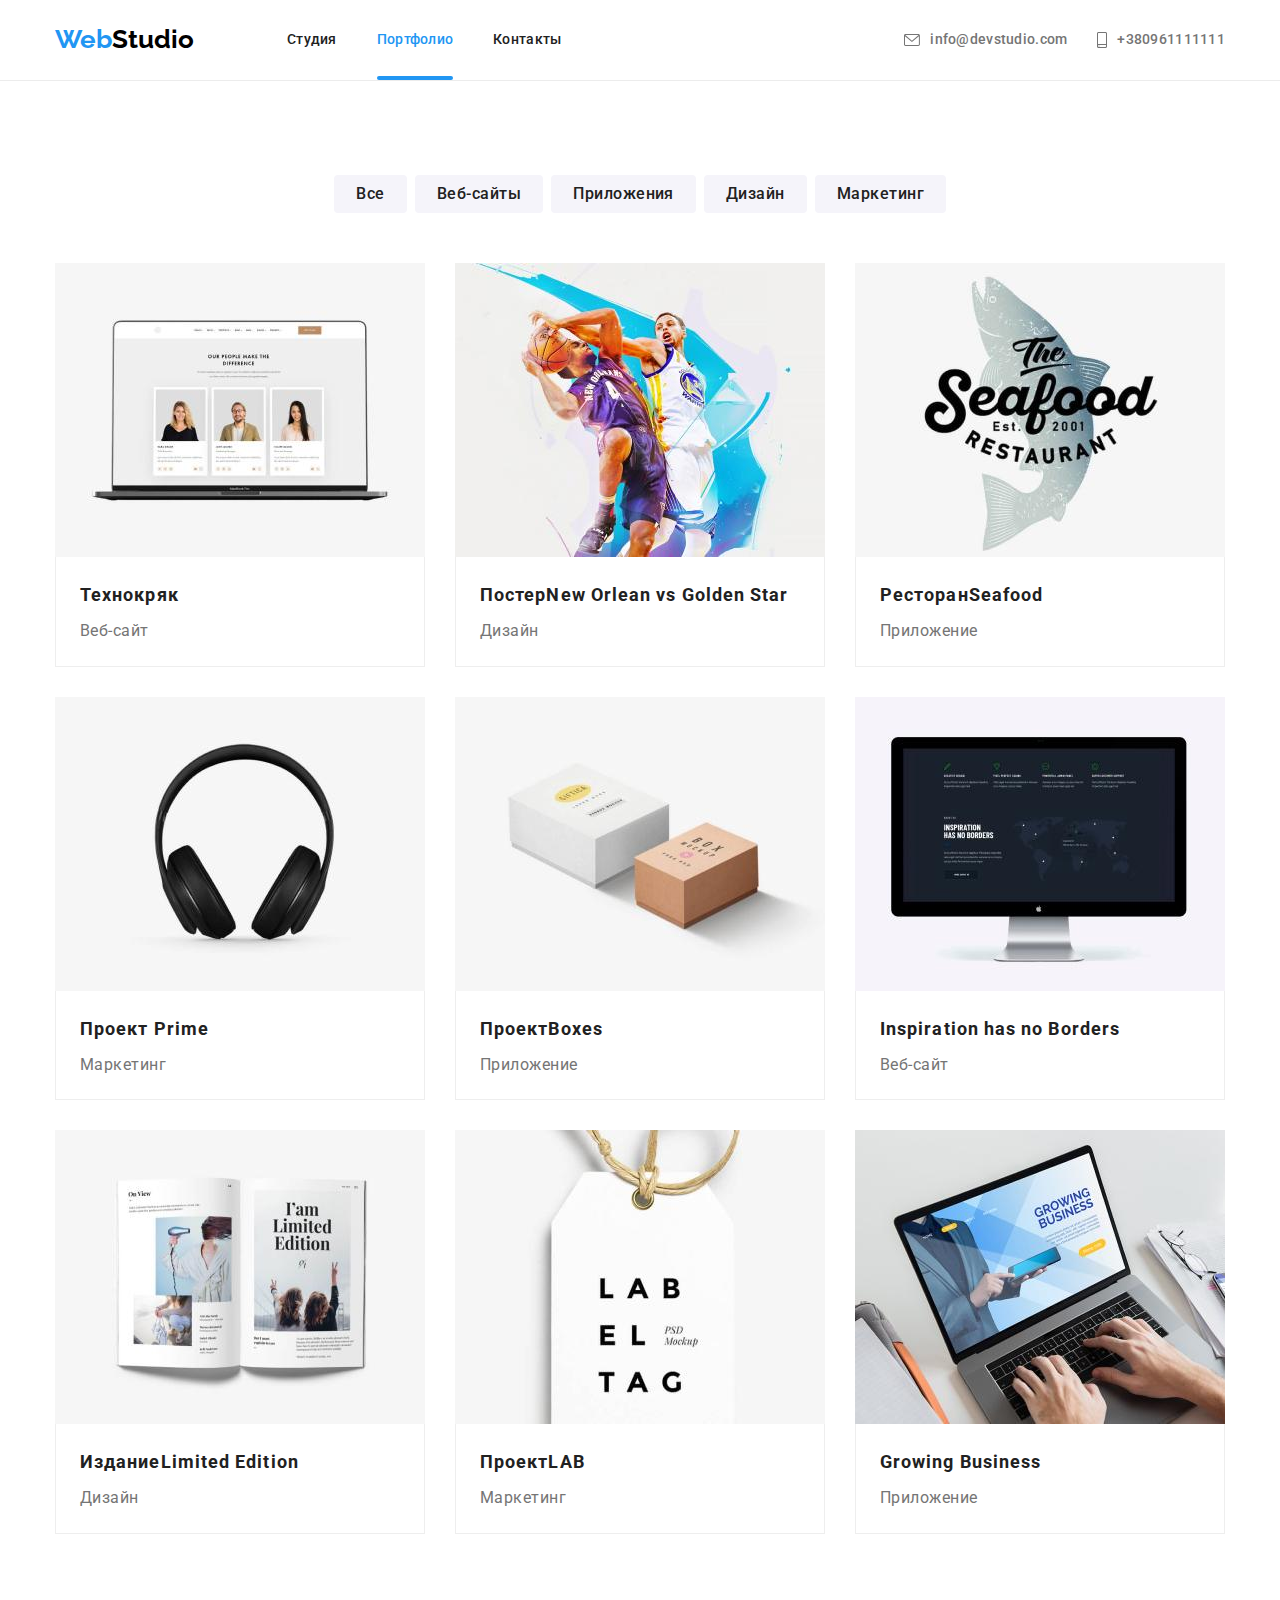
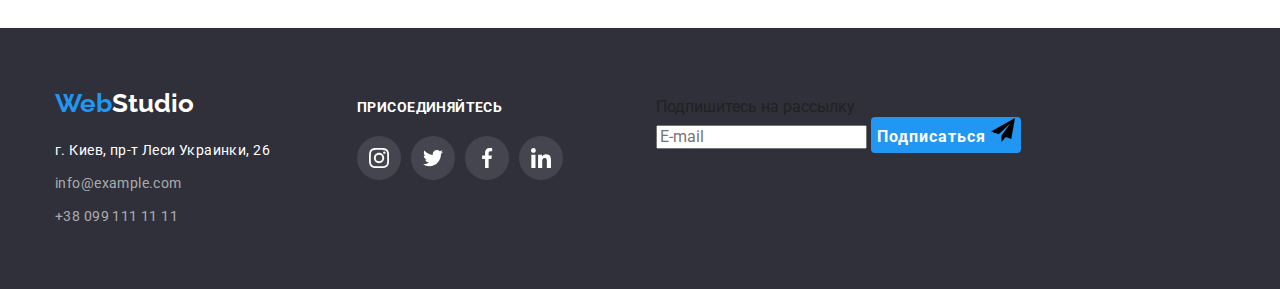
==== portfolio.html @ 4a290e56 "add scss partial s" ====
<!DOCTYPE html>
    <html lang="en">
        <head>
            <meta charset="UTF-8" />
            <meta http-equiv="X-UA-Compatible" content="IE=edge" />
            <meta name="viewport" content="width=device-width, initial-scale=1.0" />
            <link href="https://fonts.googleapis.com/css2?family=Raleway:wght@700&family=Roboto:wght@400;500;700;900&display=swap" rel="stylesheet" />
            <link rel="stylesheet" href="https://cdnjs.cloudflare.com/ajax/libs/modern-normalize/1.1.0/modern-normalize.min.css" />
            <link rel="stylesheet" href="./css/main.min.css" />
            <title>Portfolio</title>
        </head>
        <body>
            <header>
                <div class="container header">
                <a href="/" class="logo link"> <span class="logo-blue">Web</span>Studio</a>
                <nav class="main-nav">
                    <ul class="site-nav list">
                        <li class="item"><a href="./index.html" class="site-nav-link link">Студия</a></li>
                        <li class="item"><a href="./portfolio.html" class="site-nav-link current link">Портфолио</a></li>
                        <li class="item"><a href="" class="site-nav-link link">Контакты</a></li>
                    </ul>
                </nav>
                <ul class="contacts list">
                    <li class="item">
                        <a href="mailto:info@devstudio.com" class="contacts-link link">
                        <svg class="icon-contacts"  width="16" height="12">
                            <use href="./images/sprite.svg#icon-contacts-envelope"></use>
                        </svg>
                        info@devstudio.com
                        </a>
                    </li>
                    <li class="item">
                        <a href="tel:+380961111111" class="contacts-link link">
                            <svg class="icon-contacts" width="10" height="16">
                                <use href="./images/sprite.svg#icon-contacts-smartphone"></use>
                            </svg>+380961111111
                        </a>
                    </li>
                </ul>
                </div>
            </header>
            <main>
                <section class="section">
                    <div class="container">
                    <h1 class="visually-hidden">Наши проекты</h1>
                    <ul class="filters list">
                        <li class="item"><button class="btn filter" type="button">Все</button></li>
                        <li class="item"><button class="btn filter" type="button">Веб-сайты</button></li>
                        <li class="item"><button class="btn filter" type="button">Приложения</button></li>
                        <li class="item"><button class="btn filter" type="button">Дизайн</button></li>
                        <li class="item"><button class="btn filter" type="button">Маркетинг</button></li>
                    </ul>
                    <!--Portfolio-->
                        <ul class="portfolio list">
                        <li class="portfolio-item">
                            <a class="portfolio-link">
                                <div class="project-img">
                                    <img src="./images/img-portfolio-1.jpeg" alt="Проект вебсайт" width= "370" />
                                    <div class="overlay">
                                        <p class="text">
                                            Lorem ipsum dolor sit amet consectetur adipisicing elit. Dolorem dicta alias, necessitatibus, soluta in voluptatibus aperiam architecto harum pariatur eius quos unde veritatis corrupti distinctio at. Voluptate laborum perspiciatis ad!
                                        </p>
                                    </div>
                                </div>
                                <div class="border">
                                    <h3 class="item-title">Технокряк</h3>
                                    <p  class="item-text">Веб-сайт</p>
                                </div>
                            </a>
                        </li>
                        <li class="portfolio-item">
                            <a class="portfolio-link">
                            <div class="project-img">
                            <img src="./images/img-portfolio-2.jpeg" alt="Проект дизайн" width="370" />
                            <div class="overlay">
                                <p class="text">
                                    Lorem ipsum dolor sit amet consectetur adipisicing elit. Dolorem dicta alias, necessitatibus, soluta in voluptatibus aperiam architecto harum pariatur eius quos unde veritatis corrupti distinctio at. Voluptate laborum perspiciatis ad!
                                </p>
                            </div>
                        </div>
                            <div class="border">
                                <h3 class="item-title">Постер<span lang="en">New Orlean vs Golden Star</span></h3>
                                <p class="item-text">Дизайн</p>
                            </div>
                            </a>
                        </li>
                        <li class="portfolio-item">
                            <a class="portfolio-link">
                            <div class="project-img">
                                <img src="./images/img-portfolio-3.jpeg" alt="Проект приложение" width="370" />
                                <div class="overlay">
                                    <p class="text">
                                        Lorem ipsum dolor sit amet consectetur adipisicing elit. Dolorem dicta alias, necessitatibus, soluta in voluptatibus aperiam architecto harum pariatur eius quos unde veritatis corrupti distinctio at. Voluptate laborum perspiciatis ad!
                                    </p>
                                </div>
                            </div>
                                <div class="border">
                                    <h3 class="item-title">Ресторан<span lang="en">Seafood </span></h3>
                                    <p class="item-text">Приложение</p>
                                </div>
                            </a>
                        </li>
                        <li class="portfolio-item">
                            <a class="portfolio-link">
                                <div class="project-img">
                                <img src="./images/img-portfolio-4.jpeg" alt="Проект маркетинга" width="370" />
                                <div class="overlay">
                                    <p class="text">
                                        Lorem ipsum dolor sit amet consectetur adipisicing elit. Dolorem dicta alias, necessitatibus, soluta in voluptatibus aperiam architecto harum pariatur eius quos unde veritatis corrupti distinctio at. Voluptate laborum perspiciatis ad!
                                    </p>
                                </div>
                            </div>
                                <div class="border">
                                    <h3 class="item-title">Проект<span lang="en"> Prime</span> </h3>
                                    <p class="item-text">Маркетинг</p>
                                </div>
                            </a>
                        </li>
                        <li class="portfolio-item">
                            <a class="portfolio-link">
                            <div class="project-img">
                                <img src="./images/img-portfolio-5.jpeg" alt="Проект приложение" width="370" />
                                <div class="overlay">
                                    <p class="text">
                                        Lorem ipsum dolor sit amet consectetur adipisicing elit. Dolorem dicta alias, necessitatibus, soluta in voluptatibus aperiam architecto harum pariatur eius quos unde veritatis corrupti distinctio at. Voluptate laborum perspiciatis ad!
                                    </p>
                                </div>
                            </div>
                                <div class="border">
                                    <h3 class="item-title">Проект<span lang="en">Boxes</span></h3>
                                    <p class="item-text">Приложение</p>
                                </div>
                            </a>
                        </li>
                        <li class="portfolio-item">
                            <a class="portfolio-link">
                                <div class="project-img">
                                <img src="./images/img-portfolio-6.jpeg" alt="Проект вебсайт" width="370" />
                                <div class="overlay">
                                    <p class="text">
                                        Lorem ipsum dolor sit amet consectetur adipisicing elit. Dolorem dicta alias, necessitatibus, soluta in voluptatibus aperiam architecto harum pariatur eius quos unde veritatis corrupti distinctio at. Voluptate laborum perspiciatis ad!
                                    </p>
                                </div>
                            </div>
                                <div class="border">
                                    <h3 class="item-title" lang="en">Inspiration has no Borders</h3>
                                    <p class="item-text">Веб-сайт</p>
                                </div>
                            </a>
                        </li>
                        <li class="portfolio-item">
                            <a class="portfolio-link">
                            <div class="project-img">
                                <img src="./images/img-portfolio-7.jpeg" alt="Проект дизайн" width="370"/>
                                <div class="overlay">
                                    <p class="text">
                                        Lorem ipsum dolor sit amet consectetur adipisicing elit. Dolorem dicta alias, necessitatibus, soluta in voluptatibus aperiam architecto harum pariatur eius quos unde veritatis corrupti distinctio at. Voluptate laborum perspiciatis ad!
                                    </p>
                                </div>
                            </div>
                                <div class="border">
                                    <h3 class="item-title">Издание<span lang="en">Limited Edition</span></h3>
                                    <p class="item-text">Дизайн</p>
                                </div>
                            </a>
                        </li>
                        <li class="portfolio-item">
                            <a class="portfolio-link">
                                <div class="project-img">
                                <img src="./images/img-portfolio-8.jpeg" alt="Проект маркетинга" width="370"/>
                                <div class="overlay">
                                    <p class="text">
                                        Lorem ipsum dolor sit amet consectetur adipisicing elit. Dolorem dicta alias, necessitatibus, soluta in voluptatibus aperiam architecto harum pariatur eius quos unde veritatis corrupti distinctio at. Voluptate laborum perspiciatis ad!
                                    </p>
                                </div>
                            </div>
                                <div class="border">
                                    <h3 class="item-title">Проект<span lang="en">LAB</span></h3>
                                    <p class="item-text">Маркетинг</p>
                                </div>
                            </a>
                        </li>
                        <li class="portfolio-item">
                            <a class="portfolio-link">
                                <div class="project-img">
                                <img src="./images/img-portfolio-9.jpeg" alt="Проект приложение" width="370"/>
                                <div class="overlay">
                                    <p class="text">
                                        Lorem ipsum dolor sit amet consectetur adipisicing elit. Dolorem dicta alias, necessitatibus, soluta in voluptatibus aperiam architecto harum pariatur eius quos unde veritatis corrupti distinctio at. Voluptate laborum perspiciatis ad!
                                    </p>
                                </div>
                            </div>
                                <div class="border">
                                    <h3 class="item-title" lang="en">Growing Business</h3>
                                    <p class="item-text">Приложение</p>
                                </div>
                            </a>
                        </li>
                        </ul>
                    </div>
                </section>
            </main>
            <footer>
                <div class="container footer-container">
                    <div class="address-container">
                            <a href="/" class="logo link"><span class="logo-blue">Web</span>Studio</a>
                        <address>
                            <ul class="address list">
                                <li class="item"><a class="footer-contacts map link" href="https://goo.gl/maps/9mpPfmxmQBcLzHdZ9">г. Киев, пр-т Леси Украинки, 26</a>
                                </li>
                                <li class="item"><a class="footer-contacts link" href="info@example.com">info@example.com</a>
                                </li>
                                <li class="item"><a class="footer-contacts link" href="tel:+380991111111">+38 099 111 11 11</a>
                                </li>
                            </ul>
                        </address>
                    </div>
                    <div class="links">
                        <p class="title">присоединяйтесь</p>
                        <ul class="social-links-footer list">
                            <li class="item">
                                <a href="" class="social-link">
                                    <svg class="social-icon" width="20" height="20">
                                        <use href="./images/sprite.svg#icon-team-instagram"></use>
                                    </svg>
                                </a>
                            </li>
                            <li class="item">
                                <a href="" class="social-link">
                                    <svg class="social-icon" width="20" height="20">
                                        <use href="./images/sprite.svg#icon-team-twitter"></use>
                                    </svg>
                                </a>
                            </li>
                            <li class="item">
                                <a href="" class="social-link">
                                    <svg class="social-icon" width="20" height="20">
                                        <use href="./images/sprite.svg#icon-team-facebook"></use>
                                    </svg>
                                </a>
                            </li>
                            <li class="item">
                                <a href="" class="social-link">
                                    <svg class="social-icon" width="20" height="20">
                                        <use href="./images/sprite.svg#icon-team-linkedin"></use>
                                    </svg>
                                </a>
                            </li>
                        </ul>
                    </div>
                    <div class="subscribe">
                        <form action="#" class="subscribe-form">
                            <p class="title head"> Подпишитесь на рассылку</p>
                            <div class="wrapper">
                                <input class="subscribe-form-input" type="email"
                                    name="subscribe-email"
                                    placeholder="E-mail"
                                    autocomplete="off"
                                />
                                <button class="subscribe-form-btn btn" type="submit">Подписаться
                                <svg class="subscribe-form-icon" width="24" height="24">
                                    <use href="./images/sprite.svg#icon-send"></use>
                                </svg>
                                </button>
                            </div>
                        </form>
                    </div>
                </div>
            </footer>
        </body>
    </html>
---- css/main.min.css ----
:root{--main-color: #212121;--secondary-color: #757575;--accent-color: #2196f3;--btn-color: #F5F4FA;--bg-color: #2F303A;--bg-decoration: #AFB1B8;--hover-color: #188CE8;--main-font:  "Roboto", "Arial", sans-serif}.visually-hidden{position:absolute;white-space:nowrap;width:1px;height:1px;overflow:hidden;border:0;padding:0;clip:rect(0 0 0 0);clip-path:inset(50%);margin:-1px}body{margin:0;font-family:var(--main-font);color:var(--main-color);font-style:normal;font-weight:400}h1,h2,h3,p,ul{margin:0;padding:0}img{display:block;max-width:100%}.link{text-decoration:none}.list{list-style:none;padding:0;margin:0}.container{margin-left:auto;margin-right:auto;padding-right:15px;padding-left:15px;width:1200px}.section{padding-top:94px;padding-bottom:94px}.backdrop{position:fixed;top:0;left:0;width:100%;height:100%;background-color:rgba(0,0,0,0.2)}.is-hidden{visibility:hidden;opacity:0;pointer-events:none}.btn{display:inline-block;color:#FFFFFF;background-color:var(--accent-color);font-family:"Roboto", "Arial", sans-serif;font-weight:700;font-size:16px;line-height:1.87;letter-spacing:0.06em;cursor:pointer;border-radius:4px;text-decoration:none;border:none;text-align:center;transition:background-color 250ms cubic-bezier(0.4, 0, 0.2, 1),color 250ms cubic-bezier(0.4, 0, 0.2, 1),box-shadow 250ms cubic-bezier(0.4, 0, 0.2, 1)}.primary{min-width:200px;padding:10px 32px;box-shadow:0px 4px 4px rgba(0,0,0,0.15)}.filter{color:var(--main-color);background-color:var(--btn-color);padding:6px 22px;min-width:73px;font-weight:500;font-size:16px;line-height:1.62;letter-spacing:0.03em}.btn:hover,.btn:focus{color:#FFFFFF;background-color:var(--accent-color)}.filter:hover,filter:focus{box-shadow:0px 3px 1px rgba(0,0,0,0.1),0px 1px 2px rgba(0,0,0,0.08),0px 2px 2px rgba(0,0,0,0.12)}.modal-form{display:flex;flex-direction:column}.modal-form-head{margin-bottom:14px;font-weight:bold;font-size:20px;line-height:1.15;text-align:center;letter-spacing:0.03em}.modal-form-field{margin-bottom:10px;font-size:12px;line-height:1.16;letter-spacing:0.01em;color:var(--secondary-color)}.modal-form-wrapper{display:block;position:relative;margin-top:4px}.modal-form-input{padding-left:42px;width:100%;height:40px;border:1px solid rgba(33,33,33,0.2);box-sizing:border-box;border-radius:4px;transition:border-color 250ms cubic-bezier(0.4, 0, 0.2, 1)}.modal-form-input:focus,.modal-form-input:hover{outline:none;border-color:var(--accent-color)}.modal-form-message:focus,.modal-form-input:hover{outline:none;border-color:var(--accent-color)}.modal-form-input:focus+.modal-form-icon,.modal-form-input:hover+.modal-form-icon{fill:var(--accent-color)}.modal-form-message{margin-top:4px;margin-bottom:20px;padding:12px 16px;resize:none;width:100%;height:120px;font-size:14px;line-height:1.14;letter-spacing:0.01em;border:1px solid rgba(33,33,33,0.2);border-radius:4px;transition:border-color 250ms cubic-bezier(0.4, 0, 0.2, 1)}.modal-form-message::placeholder{color:rgba(117,117,117,0.5)}.modal-form-icon{display:block;position:absolute;top:50%;left:15px;transform:translateY(-50%);transition:fill 250ms cubic-bezier(0.4, 0, 0.2, 1)}.modal-form-checkbox-label{display:flex;align-items:center;justify-content:center;margin-bottom:30px;font-size:14px;line-height:1.71;letter-spacing:0.03em;color:var(--secondary-color)}.modal-form-checkbox-label a{font-size:14px;line-height:1.71;letter-spacing:0.03em;color:var(--accent-color)}.modal-form-checkbox-label::before{display:block;content:"";width:16px;height:15px;border:1px solid var(--main-color);border-radius:2px;margin-right:9px}.modal-form-checkbox:checked+.modal-form-checkbox-label::before{background-image:url(../images/mark.svg);background-color:var(--accent-color);background-repeat:no-repeat;border:none;background-size:contain;background-origin:border-box}.modal-form-checkbox:focus+.modal-form-checkbox-label::before{border-color:var(--accent-color)}.modal-form-button{margin:auto;width:200px;height:50px;box-shadow:0px 4px 4px rgba(0,0,0,0.15);transition:background-color 250ms cubic-bezier(0.4, 0, 0.2, 1)}.modal-form-button:focus,.modal-form-button:hover{background-color:var(--hover-color);outline:none}.modal{position:absolute;top:50%;left:50%;padding:40px;min-width:528px;min-height:581px;transform:translate(-50%, -50%);background:#FFFFFF;box-shadow:0px 1px 3px rgba(0,0,0,0.12),0px 1px 1px rgba(0,0,0,0.14),0px 2px 1px rgba(0,0,0,0.2);border-radius:4px}.close-modal-btn{position:absolute;top:8px;right:8px;width:30px;height:30px;display:flex;justify-content:center;align-items:center;background-color:#FFFFFF;border:1px solid rgba(0,0,0,0.1);border-radius:50%;transition:fill 250ms cubic-bezier(0.4, 0, 0.2, 1)}.close-modal-btn:focus,.close-modal-btn:hover{fill:var(--accent-color)}header{border-bottom:1px solid #ECECEC}.logo{margin-right:93px;font-family:"Raleway","Arial", sans-serif;font-weight:700;font-size:26px;line-height:1.2;color:#000000}.logo-blue{color:var(--accent-color)}.header{display:flex;align-items:center}.main-nav{display:flex;align-items:center}.site-nav{display:flex}.site-nav .item:not(:last-child){margin-right:40px}.site-nav .item{position:relative}.site-nav-link{display:block;padding-top:32px;padding-bottom:32px;color:var(--main-color);transition:color 250ms cubic-bezier(0.4, 0, 0.2, 1);font-weight:500;font-size:14px;line-height:1.1;letter-spacing:0.02em}.current{color:var(--accent-color)}.site-nav-link:hover,.site-nav-link:focus{color:var(--accent-color)}.site-nav-link.current::after{position:absolute;bottom:0;content:"";display:block;width:100%;height:4px;background-color:var(--accent-color);border-radius:2px}.contacts{display:flex;margin-left:auto;align-items:center}.contacts .item{display:flex}.contacts .item+.item{margin-left:30px}.contacts .link{padding-top:32px;padding-bottom:32px;color:var(--secondary-color);font-family:Roboto, sans-serif;font-weight:500;font-size:14px;line-height:1.14;letter-spacing:0.02em}.contacts-link{display:flex;align-items:center;transition:color 250ms cubic-bezier(0.4, 0, 0.2, 1)}.icon-contacts{margin-right:10px;fill:currentColor}.contacts-link:hover,.contacts-link:focus{color:var(--accent-color)}.hero{padding-top:200px;padding-bottom:200px;min-width:1600px;height:600px;margin-left:auto;margin-right:auto;background-image:linear-gradient(to right, rgba(47,48,58,0.4), rgba(47,48,58,0.4)),url(../images/img-hero.jpeg);background-size:cover;background-repeat:no-repeat;background-color:var(--bg-color);text-align:center}.hero-title{margin-bottom:30px;font-weight:900;font-size:44px;line-height:1.36;text-align:center;letter-spacing:0.06em;text-transform:uppercase;color:#FFFFFF}.features-section{padding-bottom:0}.features-list{display:flex}.features-list .item{width:270px}.features-icon-container{display:flex;justify-content:center;align-items:center;margin-right:30px;width:270px;height:120px;margin-bottom:30px;background-color:var(--btn-color)}.features-list .item:not(:last-child){margin-right:30px}.features-title{margin-bottom:10px;font-weight:700;font-size:14px;line-height:1.14;letter-spacing:0.03em;text-transform:uppercase;text-align:left}.text{font-size:14px;line-height:1.71;letter-spacing:0.03em;text-align:left;color:var(--secondary-color)}.products{display:flex}.products .item{position:relative;width:370px}.products .item:not(:last-child){margin-right:30px}.section-title{margin-bottom:50px;font-weight:700;font-size:36px;line-height:1.16;text-align:center;letter-spacing:0.03em}.title-wrapper{position:absolute;bottom:0;left:0;width:370px;height:70px;padding-top:27px;padding-bottom:27px;background-color:rgba(47,48,58,0.8)}.title-wrapper p{font-weight:bold;font-size:14px;line-height:1.14;text-align:center;letter-spacing:0.03em;text-transform:uppercase;color:#FFFFFF}.team-section{background:#F5F4FA}.team{display:flex}.team .item{width:270px}.team .item:not(:last-child){margin-right:30px}.team-title{margin-bottom:10px;font-weight:500;font-size:16px;line-height:1.18;text-align:center;letter-spacing:0.03em;color:#212121}.team-text{font-size:16px;line-height:1.18;text-align:center;letter-spacing:0.03em;font-weight:400;margin-bottom:16px;color:var(--secondary-color)}.team-border{padding-top:30px;padding-bottom:30px;background:#FFFFFF;box-shadow:0px 1px 3px rgba(0,0,0,0.12),0px 1px 1px rgba(0,0,0,0.14),0px 2px 1px rgba(0,0,0,0.2);border-radius:0px 0px 4px 4px}.social-list{display:flex;justify-content:center}.social-item{width:44px;height:44px;margin-right:10px}.social-item:last-child{margin-right:0}.social-link{display:flex;align-items:center;justify-content:center;border-radius:50%;width:100%;height:100%;transition:background-color 250ms cubic-bezier(0.4, 0, 0.2, 1)}.social-icon{fill:var(--bg-decoration);transition:fill 250ms cubic-bezier(0.4, 0, 0.2, 1)}.social-link:hover,.social-link:focus{background-color:var(--accent-color)}.social-link:hover .social-icon,.social-link:focus .social-icon{fill:#FFFFFF}.filters{display:flex;justify-content:center;margin-bottom:50px}.filters .item{margin-right:8px}.filters .item:last-child{margin-right:0}.portfolio{display:flex;flex-wrap:wrap}.portfolio-item{width:calc((100% - 60px) / 3);margin-right:30px;margin-bottom:30px;transition:transform 250ms cubic-bezier(0.4, 0, 0.2, 1)}.portfolio-item:nth-child(3n){margin-right:0}.portfolio-item:nth-last-child(-n+3){margin-bottom:0}.portfolio-item .item-title{margin-bottom:4px}.portfolio-link{display:inline-block;transition:box-shadow 250ms cubic-bezier(0.4, 0, 0.2, 1)}.portfolio-link:hover,.portfolio-link:focus{box-shadow:0px 1px 1px rgba(0,0,0,0.12),0px 4px 4px rgba(0,0,0,0.06),1px 4px 6px rgba(0,0,0,0.16)}.item-title{font-weight:700;font-size:18px;line-height:2;letter-spacing:0.06em}.item-text{font-size:16px;line-height:1.8;letter-spacing:0.03em;color:var(--secondary-color)}.border{border-left:1px solid #EEEEEE;border-right:1px solid #EEEEEE;border-bottom:1px solid #EEEEEE;padding:20px 24px}.project-img{position:relative;overflow:hidden}.overlay{position:absolute;bottom:0;padding:63px 24px;width:370px;height:294px;transform:translateY(100%);transition:transform 250ms cubic-bezier(0.4, 0, 0.2, 1);background-color:rgba(33,150,243,0.9)}.overlay .text{font-weight:normal;font-size:18px;line-height:1.56;text-align:center;letter-spacing:0.03em;color:#FFFFFF}.portfolio-item:hover .overlay{transform:translateY(0)}.clients{display:flex;justify-content:center;align-items:center}.clients .items{height:92px;width:170px}.clients-link{display:flex;align-items:center;justify-content:center;width:100%;height:100%;border:1px solid var(--bg-decoration);border-radius:4px;transition:border-color 250ms cubic-bezier(0.4, 0, 0.2, 1)}.clients-icon{fill:var(--bg-decoration);transition:fill 250ms cubic-bezier(0.4, 0, 0.2, 1)}.clients .items:not(:last-child){margin-right:30px}.clients-link:hover,.clients-link:focus{border-color:var(--accent-color)}.clients-link:hover .clients-icon,.clients-link:focus .clients-icon{fill:var(--accent-color)}footer{padding-top:60px;padding-bottom:60px;background-color:var(--bg-color)}.address-container{margin-right:70px}.footer-contacts{display:block;font-style:normal;font-size:14px;line-height:1.71;letter-spacing:0.03em;color:rgba(255,255,255,0.6);transition:color 250ms cubic-bezier(0.4, 0, 0.2, 1)}.address .item:not(:last-child){margin-bottom:9px}.map{color:#ffffff}.footer-contacts:hover,.footer-contacts:focus{color:var(--accent-color)}footer .logo{color:#ffffff;display:block;margin-bottom:20px}.footer-container{display:flex;align-items:baseline}.social-links-footer .item{width:44px;height:44px;margin-right:10px;background:rgba(255,255,255,0.1);border-radius:50%}.social-links-footer .item:last-child{margin-right:93px}.social-links-footer{display:flex;margin-top:0;margin-bottom:0;align-items:center;margin-left:auto;margin-right:auto;padding-left:0}.social-links-footer .social-icon{fill:#ffffff}.links .title{margin-bottom:20px;margin-top:0;text-transform:uppercase;font-weight:700;font-size:14px;line-height:1.14;letter-spacing:0.03em;text-transform:uppercase;color:#FFFFFF}
/*# sourceMappingURL=main.min.css.map */
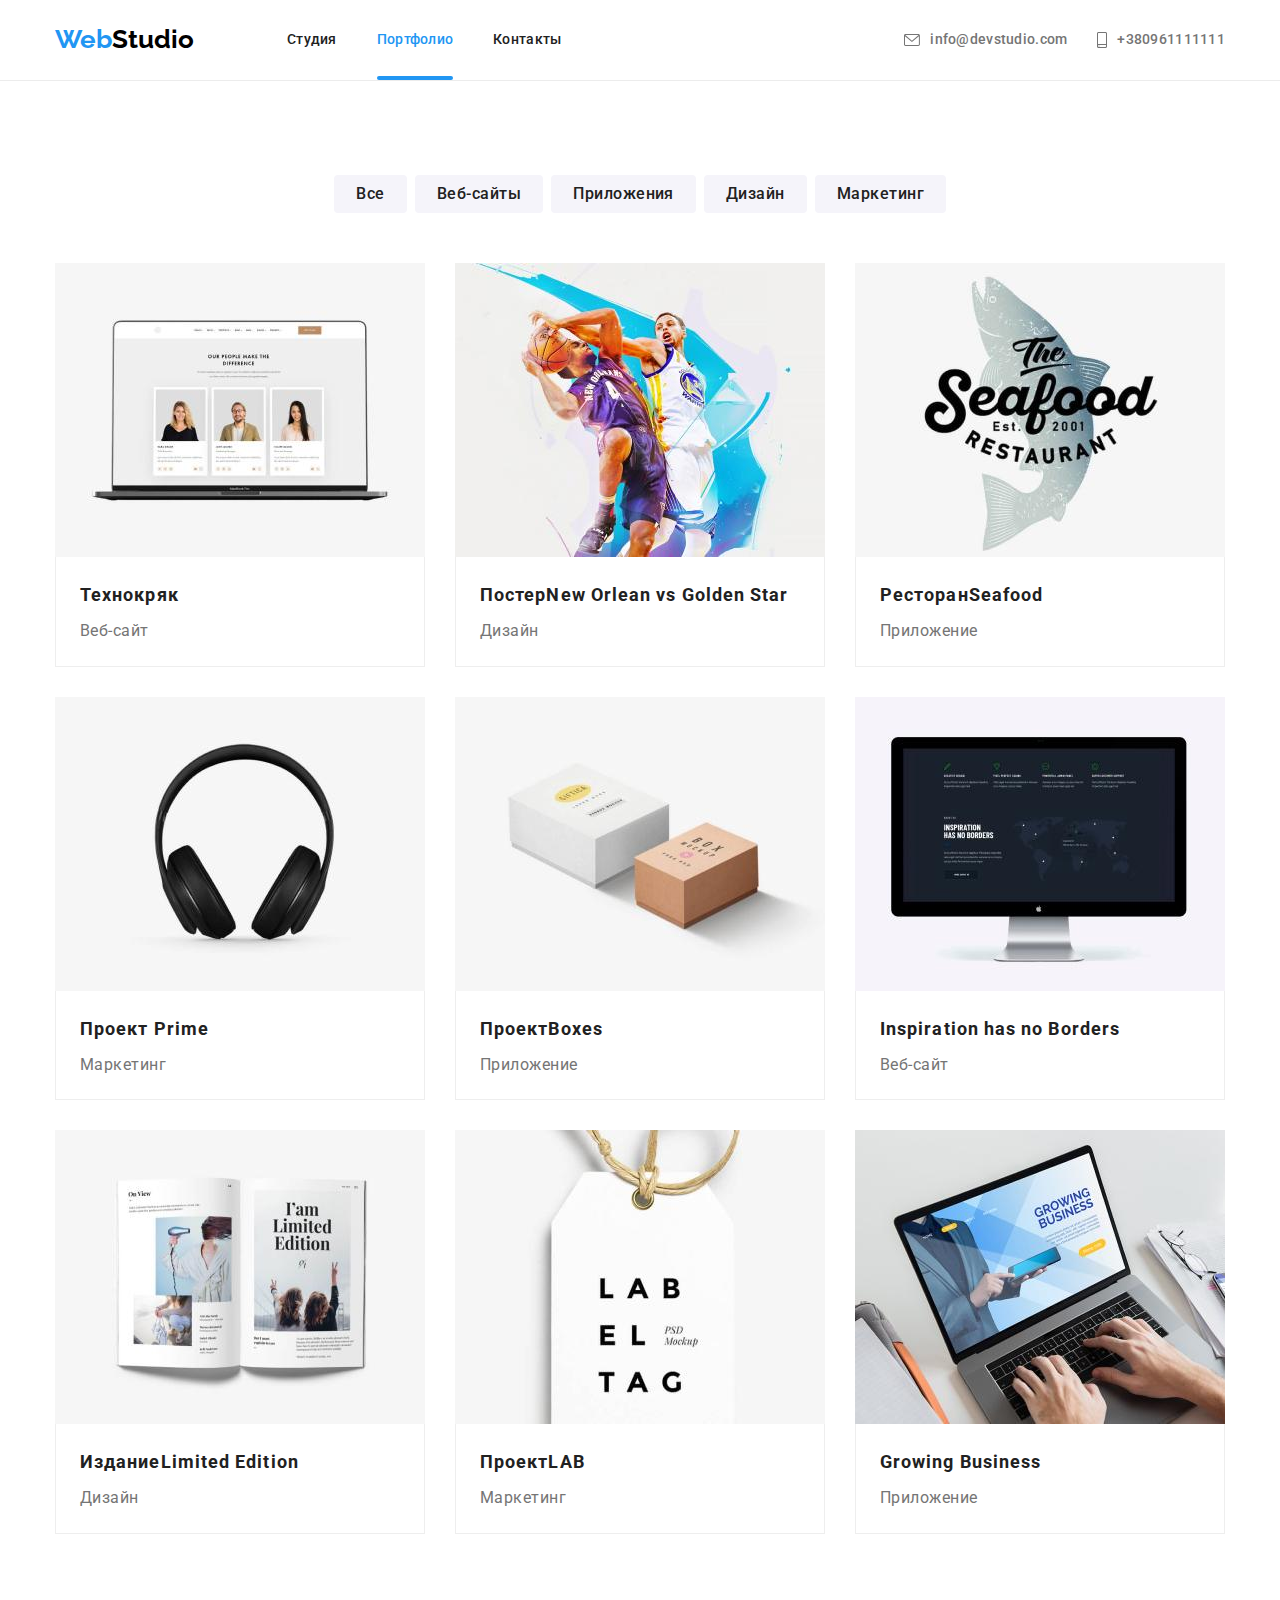
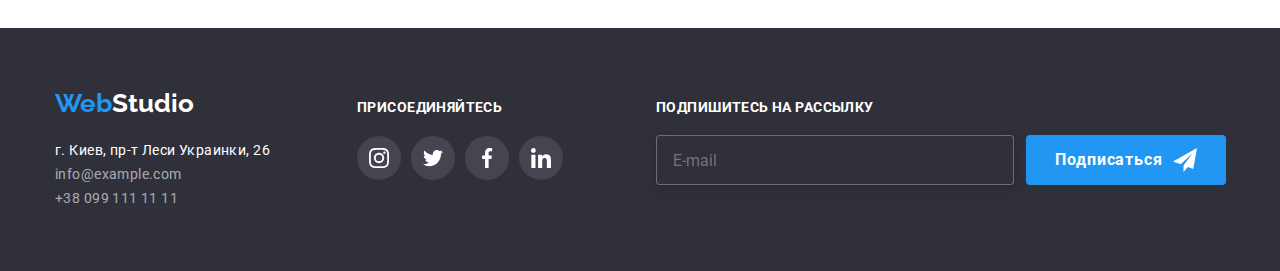
==== commit eb827b70: "scss usage" ====
--- a/portfolio.html
+++ b/portfolio.html
@@ -10,28 +10,28 @@
             <title>Portfolio</title>
         </head>
         <body>
-            <header>
-                <div class="container header">
-                <a href="/" class="logo link"> <span class="logo-blue">Web</span>Studio</a>
+            <header class="header">
+                <div class="header-container container">
+                <a href="/" class="logo link"> <span class="logo--blue">Web</span>Studio</a>
                 <nav class="main-nav">
-                    <ul class="site-nav list">
-                        <li class="item"><a href="./index.html" class="site-nav-link link">Студия</a></li>
-                        <li class="item"><a href="./portfolio.html" class="site-nav-link current link">Портфолио</a></li>
-                        <li class="item"><a href="" class="site-nav-link link">Контакты</a></li>
+                    <ul class="main-nav__list list">
+                        <li class="main-nav__item"><a href="./index.html" class="main-nav__link link">Студия</a></li>
+                        <li class="main-nav__item"><a href="" class="main-nav__link current  link">Портфолио</a></li>
+                        <li class="main-nav__item"><a href="" class="main-nav__link link">Контакты</a></li>
                     </ul>
                 </nav>
                 <ul class="contacts list">
-                    <li class="item">
-                        <a href="mailto:info@devstudio.com" class="contacts-link link">
-                        <svg class="icon-contacts"  width="16" height="12">
+                    <li class="contacts__item">
+                        <a href="mailto:info@devstudio.com" class="contacts__link link">
+                        <svg class="contacts__icon"  width="16" height="12">
                             <use href="./images/sprite.svg#icon-contacts-envelope"></use>
                         </svg>
                         info@devstudio.com
                         </a>
                     </li>
-                    <li class="item">
-                        <a href="tel:+380961111111" class="contacts-link link">
-                            <svg class="icon-contacts" width="10" height="16">
+                    <li class="contacts__item">
+                        <a href="tel:+380961111111" class="contacts__link link">
+                            <svg class="contacts__icon" width="10" height="16">
                                 <use href="./images/sprite.svg#icon-contacts-smartphone"></use>
                             </svg>+380961111111
                         </a>
@@ -44,153 +44,153 @@
                     <div class="container">
                     <h1 class="visually-hidden">Наши проекты</h1>
                     <ul class="filters list">
-                        <li class="item"><button class="btn filter" type="button">Все</button></li>
-                        <li class="item"><button class="btn filter" type="button">Веб-сайты</button></li>
-                        <li class="item"><button class="btn filter" type="button">Приложения</button></li>
-                        <li class="item"><button class="btn filter" type="button">Дизайн</button></li>
-                        <li class="item"><button class="btn filter" type="button">Маркетинг</button></li>
+                        <li class="filters__item"><button class="btn filter" type="button">Все</button></li>
+                        <li class="filters__item"><button class="btn filter" type="button">Веб-сайты</button></li>
+                        <li class="filters__item"><button class="btn filter" type="button">Приложения</button></li>
+                        <li class="filters__item"><button class="btn filter" type="button">Дизайн</button></li>
+                        <li class="filters__item"><button class="btn filter" type="button">Маркетинг</button></li>
                     </ul>
                     <!--Portfolio-->
-                        <ul class="portfolio list">
-                        <li class="portfolio-item">
-                            <a class="portfolio-link">
-                                <div class="project-img">
+                        <ul class="portfolio__list list">
+                        <li class="portfolio__item">
+                            <a class="portfolio__link">
+                                <div class="portfolio__img">
                                     <img src="./images/img-portfolio-1.jpeg" alt="Проект вебсайт" width= "370" />
-                                    <div class="overlay">
+                                    <div class="portfolio__overlay">
                                         <p class="text">
                                             Lorem ipsum dolor sit amet consectetur adipisicing elit. Dolorem dicta alias, necessitatibus, soluta in voluptatibus aperiam architecto harum pariatur eius quos unde veritatis corrupti distinctio at. Voluptate laborum perspiciatis ad!
                                         </p>
                                     </div>
                                 </div>
-                                <div class="border">
+                                <div class="portfolio__border">
                                     <h3 class="item-title">Технокряк</h3>
                                     <p  class="item-text">Веб-сайт</p>
                                 </div>
                             </a>
                         </li>
-                        <li class="portfolio-item">
-                            <a class="portfolio-link">
-                            <div class="project-img">
+                        <li class="portfolio__item">
+                            <a class="portfolio__link">
+                            <div class="portfolio__img">
                             <img src="./images/img-portfolio-2.jpeg" alt="Проект дизайн" width="370" />
-                            <div class="overlay">
+                            <div class="portfolio__overlay">
                                 <p class="text">
                                     Lorem ipsum dolor sit amet consectetur adipisicing elit. Dolorem dicta alias, necessitatibus, soluta in voluptatibus aperiam architecto harum pariatur eius quos unde veritatis corrupti distinctio at. Voluptate laborum perspiciatis ad!
                                 </p>
                             </div>
                         </div>
-                            <div class="border">
+                            <div class="portfolio__border">
                                 <h3 class="item-title">Постер<span lang="en">New Orlean vs Golden Star</span></h3>
                                 <p class="item-text">Дизайн</p>
                             </div>
                             </a>
                         </li>
-                        <li class="portfolio-item">
-                            <a class="portfolio-link">
-                            <div class="project-img">
+                        <li class="portfolio__item">
+                            <a class="portfolio__link">
+                            <div class="portfolio__img">
                                 <img src="./images/img-portfolio-3.jpeg" alt="Проект приложение" width="370" />
-                                <div class="overlay">
-                                    <p class="text">
-                                        Lorem ipsum dolor sit amet consectetur adipisicing elit. Dolorem dicta alias, necessitatibus, soluta in voluptatibus aperiam architecto harum pariatur eius quos unde veritatis corrupti distinctio at. Voluptate laborum perspiciatis ad!
-                                    </p>
-                                </div>
-                            </div>
-                                <div class="border">
+                                <div class="portfolio__overlay">
+                                    <p class="text">
+                                        Lorem ipsum dolor sit amet consectetur adipisicing elit. Dolorem dicta alias, necessitatibus, soluta in voluptatibus aperiam architecto harum pariatur eius quos unde veritatis corrupti distinctio at. Voluptate laborum perspiciatis ad!
+                                    </p>
+                                </div>
+                            </div>
+                                <div class="portfolio__border">
                                     <h3 class="item-title">Ресторан<span lang="en">Seafood </span></h3>
                                     <p class="item-text">Приложение</p>
                                 </div>
                             </a>
                         </li>
-                        <li class="portfolio-item">
-                            <a class="portfolio-link">
-                                <div class="project-img">
+                        <li class="portfolio__item">
+                            <a class="portfolio__link">
+                                <div class="portfolio__img">
                                 <img src="./images/img-portfolio-4.jpeg" alt="Проект маркетинга" width="370" />
-                                <div class="overlay">
-                                    <p class="text">
-                                        Lorem ipsum dolor sit amet consectetur adipisicing elit. Dolorem dicta alias, necessitatibus, soluta in voluptatibus aperiam architecto harum pariatur eius quos unde veritatis corrupti distinctio at. Voluptate laborum perspiciatis ad!
-                                    </p>
-                                </div>
-                            </div>
-                                <div class="border">
+                                <div class="portfolio__overlay">
+                                    <p class="text">
+                                        Lorem ipsum dolor sit amet consectetur adipisicing elit. Dolorem dicta alias, necessitatibus, soluta in voluptatibus aperiam architecto harum pariatur eius quos unde veritatis corrupti distinctio at. Voluptate laborum perspiciatis ad!
+                                    </p>
+                                </div>
+                            </div>
+                                <div class="portfolio__border">
                                     <h3 class="item-title">Проект<span lang="en"> Prime</span> </h3>
                                     <p class="item-text">Маркетинг</p>
                                 </div>
                             </a>
                         </li>
-                        <li class="portfolio-item">
-                            <a class="portfolio-link">
-                            <div class="project-img">
+                        <li class="portfolio__item">
+                            <a class="portfolio__link">
+                            <div class="portfolio__img">
                                 <img src="./images/img-portfolio-5.jpeg" alt="Проект приложение" width="370" />
-                                <div class="overlay">
-                                    <p class="text">
-                                        Lorem ipsum dolor sit amet consectetur adipisicing elit. Dolorem dicta alias, necessitatibus, soluta in voluptatibus aperiam architecto harum pariatur eius quos unde veritatis corrupti distinctio at. Voluptate laborum perspiciatis ad!
-                                    </p>
-                                </div>
-                            </div>
-                                <div class="border">
+                                <div class="portfolio__overlay">
+                                    <p class="text">
+                                        Lorem ipsum dolor sit amet consectetur adipisicing elit. Dolorem dicta alias, necessitatibus, soluta in voluptatibus aperiam architecto harum pariatur eius quos unde veritatis corrupti distinctio at. Voluptate laborum perspiciatis ad!
+                                    </p>
+                                </div>
+                            </div>
+                                <div class="portfolio__border">
                                     <h3 class="item-title">Проект<span lang="en">Boxes</span></h3>
                                     <p class="item-text">Приложение</p>
                                 </div>
                             </a>
                         </li>
-                        <li class="portfolio-item">
-                            <a class="portfolio-link">
-                                <div class="project-img">
+                        <li class="portfolio__item">
+                            <a class="portfolio__link">
+                                <div class="portfolio__img">
                                 <img src="./images/img-portfolio-6.jpeg" alt="Проект вебсайт" width="370" />
-                                <div class="overlay">
-                                    <p class="text">
-                                        Lorem ipsum dolor sit amet consectetur adipisicing elit. Dolorem dicta alias, necessitatibus, soluta in voluptatibus aperiam architecto harum pariatur eius quos unde veritatis corrupti distinctio at. Voluptate laborum perspiciatis ad!
-                                    </p>
-                                </div>
-                            </div>
-                                <div class="border">
+                                <div class="portfolio__overlay">
+                                    <p class="text">
+                                        Lorem ipsum dolor sit amet consectetur adipisicing elit. Dolorem dicta alias, necessitatibus, soluta in voluptatibus aperiam architecto harum pariatur eius quos unde veritatis corrupti distinctio at. Voluptate laborum perspiciatis ad!
+                                    </p>
+                                </div>
+                            </div>
+                                <div class="portfolio__border">
                                     <h3 class="item-title" lang="en">Inspiration has no Borders</h3>
                                     <p class="item-text">Веб-сайт</p>
                                 </div>
                             </a>
                         </li>
-                        <li class="portfolio-item">
-                            <a class="portfolio-link">
-                            <div class="project-img">
+                        <li class="portfolio__item">
+                            <a class="portfolio__link">
+                            <div class="portfolio__img">
                                 <img src="./images/img-portfolio-7.jpeg" alt="Проект дизайн" width="370"/>
-                                <div class="overlay">
-                                    <p class="text">
-                                        Lorem ipsum dolor sit amet consectetur adipisicing elit. Dolorem dicta alias, necessitatibus, soluta in voluptatibus aperiam architecto harum pariatur eius quos unde veritatis corrupti distinctio at. Voluptate laborum perspiciatis ad!
-                                    </p>
-                                </div>
-                            </div>
-                                <div class="border">
+                                <div class="portfolio__overlay">
+                                    <p class="text">
+                                        Lorem ipsum dolor sit amet consectetur adipisicing elit. Dolorem dicta alias, necessitatibus, soluta in voluptatibus aperiam architecto harum pariatur eius quos unde veritatis corrupti distinctio at. Voluptate laborum perspiciatis ad!
+                                    </p>
+                                </div>
+                            </div>
+                                <div class="portfolio__border">
                                     <h3 class="item-title">Издание<span lang="en">Limited Edition</span></h3>
                                     <p class="item-text">Дизайн</p>
                                 </div>
                             </a>
                         </li>
-                        <li class="portfolio-item">
-                            <a class="portfolio-link">
-                                <div class="project-img">
+                        <li class="portfolio__item">
+                            <a class="portfolio__link">
+                                <div class="portfolio__img">
                                 <img src="./images/img-portfolio-8.jpeg" alt="Проект маркетинга" width="370"/>
-                                <div class="overlay">
-                                    <p class="text">
-                                        Lorem ipsum dolor sit amet consectetur adipisicing elit. Dolorem dicta alias, necessitatibus, soluta in voluptatibus aperiam architecto harum pariatur eius quos unde veritatis corrupti distinctio at. Voluptate laborum perspiciatis ad!
-                                    </p>
-                                </div>
-                            </div>
-                                <div class="border">
+                                <div class="portfolio__overlay">
+                                    <p class="text">
+                                        Lorem ipsum dolor sit amet consectetur adipisicing elit. Dolorem dicta alias, necessitatibus, soluta in voluptatibus aperiam architecto harum pariatur eius quos unde veritatis corrupti distinctio at. Voluptate laborum perspiciatis ad!
+                                    </p>
+                                </div>
+                            </div>
+                                <div class="portfolio__border">
                                     <h3 class="item-title">Проект<span lang="en">LAB</span></h3>
                                     <p class="item-text">Маркетинг</p>
                                 </div>
                             </a>
                         </li>
-                        <li class="portfolio-item">
-                            <a class="portfolio-link">
-                                <div class="project-img">
+                        <li class="portfolio__item">
+                            <a class="portfolio__link">
+                                <div class="portfolio__img">
                                 <img src="./images/img-portfolio-9.jpeg" alt="Проект приложение" width="370"/>
-                                <div class="overlay">
-                                    <p class="text">
-                                        Lorem ipsum dolor sit amet consectetur adipisicing elit. Dolorem dicta alias, necessitatibus, soluta in voluptatibus aperiam architecto harum pariatur eius quos unde veritatis corrupti distinctio at. Voluptate laborum perspiciatis ad!
-                                    </p>
-                                </div>
-                            </div>
-                                <div class="border">
+                                <div class="portfolio__overlay">
+                                    <p class="text">
+                                        Lorem ipsum dolor sit amet consectetur adipisicing elit. Dolorem dicta alias, necessitatibus, soluta in voluptatibus aperiam architecto harum pariatur eius quos unde veritatis corrupti distinctio at. Voluptate laborum perspiciatis ad!
+                                    </p>
+                                </div>
+                            </div>
+                                <div class="portfolio__border">
                                     <h3 class="item-title" lang="en">Growing Business</h3>
                                     <p class="item-text">Приложение</p>
                                 </div>
@@ -200,48 +200,48 @@
                     </div>
                 </section>
             </main>
-            <footer>
-                <div class="container footer-container">
-                    <div class="address-container">
-                            <a href="/" class="logo link"><span class="logo-blue">Web</span>Studio</a>
+            <footer class="footer">
+                <div class="container footer__container">
+                    <div class="footer__contacts">
+                            <a href="/" class="logo link"><span class="logo--blue">Web</span>Studio</a>
                         <address>
                             <ul class="address list">
-                                <li class="item"><a class="footer-contacts map link" href="https://goo.gl/maps/9mpPfmxmQBcLzHdZ9">г. Киев, пр-т Леси Украинки, 26</a>
+                                <li class="adress__item"><a class="address__link map link" href="https://goo.gl/maps/9mpPfmxmQBcLzHdZ9">г. Киев, пр-т Леси Украинки, 26</a>
                                 </li>
-                                <li class="item"><a class="footer-contacts link" href="info@example.com">info@example.com</a>
+                                <li class="adress__item"><a class="address__link link" href="info@example.com">info@example.com</a>
                                 </li>
-                                <li class="item"><a class="footer-contacts link" href="tel:+380991111111">+38 099 111 11 11</a>
+                                <li class="adress__item"><a class="address__link link" href="tel:+380991111111">+38 099 111 11 11</a>
                                 </li>
                             </ul>
                         </address>
                     </div>
                     <div class="links">
                         <p class="title">присоединяйтесь</p>
-                        <ul class="social-links-footer list">
-                            <li class="item">
-                                <a href="" class="social-link">
-                                    <svg class="social-icon" width="20" height="20">
+                        <ul class="social__list--grey  list">
+                            <li class="social__item social__item--grey">
+                                <a href="" class="social__link">
+                                    <svg class="social__icon" width="20" height="20">
                                         <use href="./images/sprite.svg#icon-team-instagram"></use>
                                     </svg>
                                 </a>
                             </li>
-                            <li class="item">
-                                <a href="" class="social-link">
-                                    <svg class="social-icon" width="20" height="20">
+                            <li class="social__item social__item--grey">
+                                <a href="" class="social__link">
+                                    <svg class="social__icon" width="20" height="20">
                                         <use href="./images/sprite.svg#icon-team-twitter"></use>
                                     </svg>
                                 </a>
                             </li>
-                            <li class="item">
-                                <a href="" class="social-link">
-                                    <svg class="social-icon" width="20" height="20">
+                            <li class="social__item social__item--grey">
+                                <a href="" class="social__link">
+                                    <svg class="social__icon" width="20" height="20">
                                         <use href="./images/sprite.svg#icon-team-facebook"></use>
                                     </svg>
                                 </a>
                             </li>
-                            <li class="item">
-                                <a href="" class="social-link">
-                                    <svg class="social-icon" width="20" height="20">
+                            <li class="social__item social__item--grey">
+                                <a href="" class="social__link">
+                                    <svg class="social__icon" width="20" height="20">
                                         <use href="./images/sprite.svg#icon-team-linkedin"></use>
                                     </svg>
                                 </a>
--- a/css/main.min.css
+++ b/css/main.min.css
@@ -1,2 +1,2 @@
-:root{--main-color: #212121;--secondary-color: #757575;--accent-color: #2196f3;--btn-color: #F5F4FA;--bg-color: #2F303A;--bg-decoration: #AFB1B8;--hover-color: #188CE8;--main-font:  "Roboto", "Arial", sans-serif}.visually-hidden{position:absolute;white-space:nowrap;width:1px;height:1px;overflow:hidden;border:0;padding:0;clip:rect(0 0 0 0);clip-path:inset(50%);margin:-1px}body{margin:0;font-family:var(--main-font);color:var(--main-color);font-style:normal;font-weight:400}h1,h2,h3,p,ul{margin:0;padding:0}img{display:block;max-width:100%}.link{text-decoration:none}.list{list-style:none;padding:0;margin:0}.container{margin-left:auto;margin-right:auto;padding-right:15px;padding-left:15px;width:1200px}.section{padding-top:94px;padding-bottom:94px}.backdrop{position:fixed;top:0;left:0;width:100%;height:100%;background-color:rgba(0,0,0,0.2)}.is-hidden{visibility:hidden;opacity:0;pointer-events:none}.btn{display:inline-block;color:#FFFFFF;background-color:var(--accent-color);font-family:"Roboto", "Arial", sans-serif;font-weight:700;font-size:16px;line-height:1.87;letter-spacing:0.06em;cursor:pointer;border-radius:4px;text-decoration:none;border:none;text-align:center;transition:background-color 250ms cubic-bezier(0.4, 0, 0.2, 1),color 250ms cubic-bezier(0.4, 0, 0.2, 1),box-shadow 250ms cubic-bezier(0.4, 0, 0.2, 1)}.primary{min-width:200px;padding:10px 32px;box-shadow:0px 4px 4px rgba(0,0,0,0.15)}.filter{color:var(--main-color);background-color:var(--btn-color);padding:6px 22px;min-width:73px;font-weight:500;font-size:16px;line-height:1.62;letter-spacing:0.03em}.btn:hover,.btn:focus{color:#FFFFFF;background-color:var(--accent-color)}.filter:hover,filter:focus{box-shadow:0px 3px 1px rgba(0,0,0,0.1),0px 1px 2px rgba(0,0,0,0.08),0px 2px 2px rgba(0,0,0,0.12)}.modal-form{display:flex;flex-direction:column}.modal-form-head{margin-bottom:14px;font-weight:bold;font-size:20px;line-height:1.15;text-align:center;letter-spacing:0.03em}.modal-form-field{margin-bottom:10px;font-size:12px;line-height:1.16;letter-spacing:0.01em;color:var(--secondary-color)}.modal-form-wrapper{display:block;position:relative;margin-top:4px}.modal-form-input{padding-left:42px;width:100%;height:40px;border:1px solid rgba(33,33,33,0.2);box-sizing:border-box;border-radius:4px;transition:border-color 250ms cubic-bezier(0.4, 0, 0.2, 1)}.modal-form-input:focus,.modal-form-input:hover{outline:none;border-color:var(--accent-color)}.modal-form-message:focus,.modal-form-input:hover{outline:none;border-color:var(--accent-color)}.modal-form-input:focus+.modal-form-icon,.modal-form-input:hover+.modal-form-icon{fill:var(--accent-color)}.modal-form-message{margin-top:4px;margin-bottom:20px;padding:12px 16px;resize:none;width:100%;height:120px;font-size:14px;line-height:1.14;letter-spacing:0.01em;border:1px solid rgba(33,33,33,0.2);border-radius:4px;transition:border-color 250ms cubic-bezier(0.4, 0, 0.2, 1)}.modal-form-message::placeholder{color:rgba(117,117,117,0.5)}.modal-form-icon{display:block;position:absolute;top:50%;left:15px;transform:translateY(-50%);transition:fill 250ms cubic-bezier(0.4, 0, 0.2, 1)}.modal-form-checkbox-label{display:flex;align-items:center;justify-content:center;margin-bottom:30px;font-size:14px;line-height:1.71;letter-spacing:0.03em;color:var(--secondary-color)}.modal-form-checkbox-label a{font-size:14px;line-height:1.71;letter-spacing:0.03em;color:var(--accent-color)}.modal-form-checkbox-label::before{display:block;content:"";width:16px;height:15px;border:1px solid var(--main-color);border-radius:2px;margin-right:9px}.modal-form-checkbox:checked+.modal-form-checkbox-label::before{background-image:url(../images/mark.svg);background-color:var(--accent-color);background-repeat:no-repeat;border:none;background-size:contain;background-origin:border-box}.modal-form-checkbox:focus+.modal-form-checkbox-label::before{border-color:var(--accent-color)}.modal-form-button{margin:auto;width:200px;height:50px;box-shadow:0px 4px 4px rgba(0,0,0,0.15);transition:background-color 250ms cubic-bezier(0.4, 0, 0.2, 1)}.modal-form-button:focus,.modal-form-button:hover{background-color:var(--hover-color);outline:none}.modal{position:absolute;top:50%;left:50%;padding:40px;min-width:528px;min-height:581px;transform:translate(-50%, -50%);background:#FFFFFF;box-shadow:0px 1px 3px rgba(0,0,0,0.12),0px 1px 1px rgba(0,0,0,0.14),0px 2px 1px rgba(0,0,0,0.2);border-radius:4px}.close-modal-btn{position:absolute;top:8px;right:8px;width:30px;height:30px;display:flex;justify-content:center;align-items:center;background-color:#FFFFFF;border:1px solid rgba(0,0,0,0.1);border-radius:50%;transition:fill 250ms cubic-bezier(0.4, 0, 0.2, 1)}.close-modal-btn:focus,.close-modal-btn:hover{fill:var(--accent-color)}header{border-bottom:1px solid #ECECEC}.logo{margin-right:93px;font-family:"Raleway","Arial", sans-serif;font-weight:700;font-size:26px;line-height:1.2;color:#000000}.logo-blue{color:var(--accent-color)}.header{display:flex;align-items:center}.main-nav{display:flex;align-items:center}.site-nav{display:flex}.site-nav .item:not(:last-child){margin-right:40px}.site-nav .item{position:relative}.site-nav-link{display:block;padding-top:32px;padding-bottom:32px;color:var(--main-color);transition:color 250ms cubic-bezier(0.4, 0, 0.2, 1);font-weight:500;font-size:14px;line-height:1.1;letter-spacing:0.02em}.current{color:var(--accent-color)}.site-nav-link:hover,.site-nav-link:focus{color:var(--accent-color)}.site-nav-link.current::after{position:absolute;bottom:0;content:"";display:block;width:100%;height:4px;background-color:var(--accent-color);border-radius:2px}.contacts{display:flex;margin-left:auto;align-items:center}.contacts .item{display:flex}.contacts .item+.item{margin-left:30px}.contacts .link{padding-top:32px;padding-bottom:32px;color:var(--secondary-color);font-family:Roboto, sans-serif;font-weight:500;font-size:14px;line-height:1.14;letter-spacing:0.02em}.contacts-link{display:flex;align-items:center;transition:color 250ms cubic-bezier(0.4, 0, 0.2, 1)}.icon-contacts{margin-right:10px;fill:currentColor}.contacts-link:hover,.contacts-link:focus{color:var(--accent-color)}.hero{padding-top:200px;padding-bottom:200px;min-width:1600px;height:600px;margin-left:auto;margin-right:auto;background-image:linear-gradient(to right, rgba(47,48,58,0.4), rgba(47,48,58,0.4)),url(../images/img-hero.jpeg);background-size:cover;background-repeat:no-repeat;background-color:var(--bg-color);text-align:center}.hero-title{margin-bottom:30px;font-weight:900;font-size:44px;line-height:1.36;text-align:center;letter-spacing:0.06em;text-transform:uppercase;color:#FFFFFF}.features-section{padding-bottom:0}.features-list{display:flex}.features-list .item{width:270px}.features-icon-container{display:flex;justify-content:center;align-items:center;margin-right:30px;width:270px;height:120px;margin-bottom:30px;background-color:var(--btn-color)}.features-list .item:not(:last-child){margin-right:30px}.features-title{margin-bottom:10px;font-weight:700;font-size:14px;line-height:1.14;letter-spacing:0.03em;text-transform:uppercase;text-align:left}.text{font-size:14px;line-height:1.71;letter-spacing:0.03em;text-align:left;color:var(--secondary-color)}.products{display:flex}.products .item{position:relative;width:370px}.products .item:not(:last-child){margin-right:30px}.section-title{margin-bottom:50px;font-weight:700;font-size:36px;line-height:1.16;text-align:center;letter-spacing:0.03em}.title-wrapper{position:absolute;bottom:0;left:0;width:370px;height:70px;padding-top:27px;padding-bottom:27px;background-color:rgba(47,48,58,0.8)}.title-wrapper p{font-weight:bold;font-size:14px;line-height:1.14;text-align:center;letter-spacing:0.03em;text-transform:uppercase;color:#FFFFFF}.team-section{background:#F5F4FA}.team{display:flex}.team .item{width:270px}.team .item:not(:last-child){margin-right:30px}.team-title{margin-bottom:10px;font-weight:500;font-size:16px;line-height:1.18;text-align:center;letter-spacing:0.03em;color:#212121}.team-text{font-size:16px;line-height:1.18;text-align:center;letter-spacing:0.03em;font-weight:400;margin-bottom:16px;color:var(--secondary-color)}.team-border{padding-top:30px;padding-bottom:30px;background:#FFFFFF;box-shadow:0px 1px 3px rgba(0,0,0,0.12),0px 1px 1px rgba(0,0,0,0.14),0px 2px 1px rgba(0,0,0,0.2);border-radius:0px 0px 4px 4px}.social-list{display:flex;justify-content:center}.social-item{width:44px;height:44px;margin-right:10px}.social-item:last-child{margin-right:0}.social-link{display:flex;align-items:center;justify-content:center;border-radius:50%;width:100%;height:100%;transition:background-color 250ms cubic-bezier(0.4, 0, 0.2, 1)}.social-icon{fill:var(--bg-decoration);transition:fill 250ms cubic-bezier(0.4, 0, 0.2, 1)}.social-link:hover,.social-link:focus{background-color:var(--accent-color)}.social-link:hover .social-icon,.social-link:focus .social-icon{fill:#FFFFFF}.filters{display:flex;justify-content:center;margin-bottom:50px}.filters .item{margin-right:8px}.filters .item:last-child{margin-right:0}.portfolio{display:flex;flex-wrap:wrap}.portfolio-item{width:calc((100% - 60px) / 3);margin-right:30px;margin-bottom:30px;transition:transform 250ms cubic-bezier(0.4, 0, 0.2, 1)}.portfolio-item:nth-child(3n){margin-right:0}.portfolio-item:nth-last-child(-n+3){margin-bottom:0}.portfolio-item .item-title{margin-bottom:4px}.portfolio-link{display:inline-block;transition:box-shadow 250ms cubic-bezier(0.4, 0, 0.2, 1)}.portfolio-link:hover,.portfolio-link:focus{box-shadow:0px 1px 1px rgba(0,0,0,0.12),0px 4px 4px rgba(0,0,0,0.06),1px 4px 6px rgba(0,0,0,0.16)}.item-title{font-weight:700;font-size:18px;line-height:2;letter-spacing:0.06em}.item-text{font-size:16px;line-height:1.8;letter-spacing:0.03em;color:var(--secondary-color)}.border{border-left:1px solid #EEEEEE;border-right:1px solid #EEEEEE;border-bottom:1px solid #EEEEEE;padding:20px 24px}.project-img{position:relative;overflow:hidden}.overlay{position:absolute;bottom:0;padding:63px 24px;width:370px;height:294px;transform:translateY(100%);transition:transform 250ms cubic-bezier(0.4, 0, 0.2, 1);background-color:rgba(33,150,243,0.9)}.overlay .text{font-weight:normal;font-size:18px;line-height:1.56;text-align:center;letter-spacing:0.03em;color:#FFFFFF}.portfolio-item:hover .overlay{transform:translateY(0)}.clients{display:flex;justify-content:center;align-items:center}.clients .items{height:92px;width:170px}.clients-link{display:flex;align-items:center;justify-content:center;width:100%;height:100%;border:1px solid var(--bg-decoration);border-radius:4px;transition:border-color 250ms cubic-bezier(0.4, 0, 0.2, 1)}.clients-icon{fill:var(--bg-decoration);transition:fill 250ms cubic-bezier(0.4, 0, 0.2, 1)}.clients .items:not(:last-child){margin-right:30px}.clients-link:hover,.clients-link:focus{border-color:var(--accent-color)}.clients-link:hover .clients-icon,.clients-link:focus .clients-icon{fill:var(--accent-color)}footer{padding-top:60px;padding-bottom:60px;background-color:var(--bg-color)}.address-container{margin-right:70px}.footer-contacts{display:block;font-style:normal;font-size:14px;line-height:1.71;letter-spacing:0.03em;color:rgba(255,255,255,0.6);transition:color 250ms cubic-bezier(0.4, 0, 0.2, 1)}.address .item:not(:last-child){margin-bottom:9px}.map{color:#ffffff}.footer-contacts:hover,.footer-contacts:focus{color:var(--accent-color)}footer .logo{color:#ffffff;display:block;margin-bottom:20px}.footer-container{display:flex;align-items:baseline}.social-links-footer .item{width:44px;height:44px;margin-right:10px;background:rgba(255,255,255,0.1);border-radius:50%}.social-links-footer .item:last-child{margin-right:93px}.social-links-footer{display:flex;margin-top:0;margin-bottom:0;align-items:center;margin-left:auto;margin-right:auto;padding-left:0}.social-links-footer .social-icon{fill:#ffffff}.links .title{margin-bottom:20px;margin-top:0;text-transform:uppercase;font-weight:700;font-size:14px;line-height:1.14;letter-spacing:0.03em;text-transform:uppercase;color:#FFFFFF}
+:root{--main-color: #212121;--secondary-color: #757575;--accent-color: #2196f3;--btn-color: #F5F4FA;--bg-color: #2F303A;--bg-decoration: #AFB1B8;--hover-color: #188CE8;--main-font:  "Roboto", "Arial", sans-serif}.visually-hidden{position:absolute;white-space:nowrap;width:1px;height:1px;overflow:hidden;border:0;padding:0;clip:rect(0 0 0 0);clip-path:inset(50%);margin:-1px}body{margin:0;font-family:var(--main-font);color:var(--main-color);font-style:normal;font-weight:400}h1,h2,h3,p,ul{margin:0;padding:0}img{display:block;max-width:100%}.link{text-decoration:none}.list{list-style:none;padding:0;margin:0}.container{margin-left:auto;margin-right:auto;padding-right:15px;padding-left:15px;width:1200px}.section{padding-top:94px;padding-bottom:94px}.logo{margin-right:93px;font-family:"Raleway","Arial", sans-serif;font-weight:700;font-size:26px;line-height:1.2;color:#000000}.logo--blue{color:var(--accent-color)}.backdrop{position:fixed;top:0;left:0;width:100%;height:100%;background-color:rgba(0,0,0,0.2)}.backdrop.is-hidden{visibility:hidden;opacity:0;pointer-events:none}.btn{display:inline-block;color:#FFFFFF;background-color:var(--accent-color);font-family:"Roboto", "Arial", sans-serif;font-weight:700;font-size:16px;line-height:1.87;letter-spacing:0.06em;cursor:pointer;border-radius:4px;text-decoration:none;border:none;text-align:center;transition:background-color 250ms cubic-bezier(0.4, 0, 0.2, 1),color 250ms cubic-bezier(0.4, 0, 0.2, 1),box-shadow 250ms cubic-bezier(0.4, 0, 0.2, 1)}.btn:hover,.btn:focus{color:#FFFFFF;background-color:var(--accent-color)}.primary{min-width:200px;padding:10px 32px;box-shadow:0px 4px 4px rgba(0,0,0,0.15)}.filter{color:var(--main-color);background-color:var(--btn-color);padding:6px 22px;min-width:73px;font-weight:500;font-size:16px;line-height:1.62;letter-spacing:0.03em}.filter:hover,.filter:focus{box-shadow:0px 3px 1px rgba(0,0,0,0.1),0px 1px 2px rgba(0,0,0,0.08),0px 2px 2px rgba(0,0,0,0.12)}.section-title{margin-bottom:50px;font-weight:700;font-size:36px;line-height:1.16;text-align:center;letter-spacing:0.03em}.social__list{display:flex;justify-content:center}.social__item{width:44px;height:44px;margin-right:10px}.social__item:last-child{margin-right:0}.social__link{display:flex;align-items:center;justify-content:center;border-radius:50%;width:100%;height:100%;transition:background-color 250ms cubic-bezier(0.4, 0, 0.2, 1)}.social__link:hover,.social__link:focus{background-color:var(--accent-color)}.social__link:hover .social__icon,.social__link:focus .social__icon{fill:#FFFFFF}.social__icon{fill:var(--bg-decoration);transition:fill 250ms cubic-bezier(0.4, 0, 0.2, 1)}.filters{display:flex;justify-content:center;margin-bottom:50px}.filters__item{margin-right:8px}.filters__item:last-child{margin-right:0}.contacts{display:flex;margin-left:auto;align-items:center}.contacts__item{display:flex}.contacts__item:not(:last-child){margin-right:30px}.contacts__link{padding-top:32px;padding-bottom:32px;color:var(--secondary-color);font-family:Roboto, sans-serif;font-weight:500;font-size:14px;line-height:1.14;letter-spacing:0.02em;display:flex;align-items:center;transition:color 250ms cubic-bezier(0.4, 0, 0.2, 1)}.contacts__link:hover,.contacts__link:focus{color:var(--accent-color)}.contacts__icon{margin-right:10px;fill:currentColor}.address__link{display:block;font-style:normal;font-size:14px;line-height:1.71;letter-spacing:0.03em;color:rgba(255,255,255,0.6);transition:color 250ms cubic-bezier(0.4, 0, 0.2, 1)}.address__link:hover,.address__link:focus{color:var(--accent-color)}.address__item:not(:last-child){margin-bottom:9px}.map{color:#ffffff}.modal-form{display:flex;flex-direction:column}.modal-form-head{margin-bottom:14px;font-weight:bold;font-size:20px;line-height:1.15;text-align:center;letter-spacing:0.03em}.modal-form-field{margin-bottom:10px;font-size:12px;line-height:1.16;letter-spacing:0.01em;color:var(--secondary-color)}.modal-form-wrapper{display:block;position:relative;margin-top:4px}.modal-form-input{padding-left:42px;width:100%;height:40px;border:1px solid rgba(33,33,33,0.2);box-sizing:border-box;border-radius:4px;transition:border-color 250ms cubic-bezier(0.4, 0, 0.2, 1)}.modal-form-input:focus,.modal-form-input:hover{outline:none;border-color:var(--accent-color)}.modal-form-message:focus,.modal-form-input:hover{outline:none;border-color:var(--accent-color)}.modal-form-input:focus+.modal-form-icon,.modal-form-input:hover+.modal-form-icon{fill:var(--accent-color)}.modal-form-message{margin-top:4px;margin-bottom:20px;padding:12px 16px;resize:none;width:100%;height:120px;font-size:14px;line-height:1.14;letter-spacing:0.01em;border:1px solid rgba(33,33,33,0.2);border-radius:4px;transition:border-color 250ms cubic-bezier(0.4, 0, 0.2, 1)}.modal-form-message::placeholder{color:rgba(117,117,117,0.5)}.modal-form-icon{display:block;position:absolute;top:50%;left:15px;transform:translateY(-50%);transition:fill 250ms cubic-bezier(0.4, 0, 0.2, 1)}.modal-form-checkbox-label{display:flex;align-items:center;justify-content:center;margin-bottom:30px;font-size:14px;line-height:1.71;letter-spacing:0.03em;color:var(--secondary-color)}.modal-form-checkbox-label a{font-size:14px;line-height:1.71;letter-spacing:0.03em;color:var(--accent-color)}.modal-form-checkbox-label::before{display:block;content:"";width:16px;height:15px;border:1px solid var(--main-color);border-radius:2px;margin-right:9px}.modal-form-checkbox:checked+.modal-form-checkbox-label::before{background-image:url(../images/mark.svg);background-color:var(--accent-color);background-repeat:no-repeat;border:none;background-size:contain;background-origin:border-box}.modal-form-checkbox:focus+.modal-form-checkbox-label::before{border-color:var(--accent-color)}.modal-form-button{margin:auto;width:200px;height:50px;box-shadow:0px 4px 4px rgba(0,0,0,0.15);transition:background-color 250ms cubic-bezier(0.4, 0, 0.2, 1)}.modal-form-button:focus,.modal-form-button:hover{background-color:var(--hover-color);outline:none}.modal{position:absolute;top:50%;left:50%;padding:40px;min-width:528px;min-height:581px;transform:translate(-50%, -50%);background:#FFFFFF;box-shadow:0px 1px 3px rgba(0,0,0,0.12),0px 1px 1px rgba(0,0,0,0.14),0px 2px 1px rgba(0,0,0,0.2);border-radius:4px}.close-modal-btn{position:absolute;top:8px;right:8px;width:30px;height:30px;display:flex;justify-content:center;align-items:center;background-color:#FFFFFF;border:1px solid rgba(0,0,0,0.1);border-radius:50%;transition:fill 250ms cubic-bezier(0.4, 0, 0.2, 1)}.close-modal-btn:focus,.close-modal-btn:hover{fill:var(--accent-color)}.title{font-weight:700;font-size:14px;line-height:16px;letter-spacing:0.03em;text-transform:uppercase;color:#FFFFFF}.head{margin-bottom:20px}.subscribe-form-input{width:358px;height:50px;padding-left:16px;margin-right:12px;border:1px solid rgba(255,255,255,0.3);filter:drop-shadow(0px 4px 4px rgba(0,0,0,0.15));border-radius:4px;background-color:var(--bg-color);transition:border-color 250ms cubic-bezier(0.4, 0, 0.2, 1)}.subscribe-form-input:focus,.subscribe-form-input:hover{border-color:var(--accent-color);outline:none}.wrapper{display:flex}.subscribe-form-btn{display:flex;justify-content:center;align-items:center;width:200px;height:50px;transition:background-color 250ms cubic-bezier(0.4, 0, 0.2, 1)}.subscribe-form-btn:focus,.subscribe-form-btn:hover{background-color:var(--hover-color);outline:none}.subscribe-form-icon{margin-left:10px;fill:#fff}.header{border-bottom:1px solid #ECECEC}.header-container{display:flex;align-items:center}.main-nav{display:flex;align-items:center}.main-nav__list{display:flex}.main-nav__item{position:relative}.main-nav__item:not(:last-child){margin-right:40px}.main-nav__link{display:block;padding-top:32px;padding-bottom:32px;color:var(--main-color);transition:color 250ms cubic-bezier(0.4, 0, 0.2, 1);font-weight:500;font-size:14px;line-height:1.1;letter-spacing:0.02em}.main-nav__link:hover,.main-nav__link:focus{color:var(--accent-color)}.current{color:var(--accent-color)}.main-nav__link.current::after{position:absolute;bottom:0;content:"";display:block;width:100%;height:4px;background-color:var(--accent-color);border-radius:2px}.hero{padding-top:200px;padding-bottom:200px;min-width:1600px;height:600px;margin-left:auto;margin-right:auto;background-image:linear-gradient(to right, rgba(47,48,58,0.4), rgba(47,48,58,0.4)),url(../images/img-hero.jpeg);background-size:cover;background-repeat:no-repeat;background-color:var(--bg-color);text-align:center}.hero__title{margin-bottom:30px;font-weight:900;font-size:44px;line-height:1.36;text-align:center;letter-spacing:0.06em;text-transform:uppercase;color:#FFFFFF}.features{padding-bottom:0}.features__list{display:flex}.features__item{width:270px}.features__item:not(:last-child){margin-right:30px}.features__icon{display:flex;justify-content:center;align-items:center;margin-right:30px;width:270px;height:120px;margin-bottom:30px;background-color:var(--btn-color)}.features__title{margin-bottom:10px;font-weight:700;font-size:14px;line-height:1.14;letter-spacing:0.03em;text-transform:uppercase;text-align:left}.features__text{font-size:14px;line-height:1.71;letter-spacing:0.03em;text-align:left;color:var(--secondary-color)}.products{display:flex}.products__item{position:relative;width:370px}.products__item:not(:last-child){margin-right:30px}.products__wrapper{position:absolute;bottom:0;left:0;width:370px;height:70px;padding-top:27px;padding-bottom:27px;background-color:rgba(47,48,58,0.8)}.products__title{font-weight:bold;font-size:14px;line-height:1.14;text-align:center;letter-spacing:0.03em;text-transform:uppercase;color:#FFFFFF}.team{background:#F5F4FA}.team__list{display:flex}.team__item{width:270px}.team__item:not(:last-child){margin-right:30px}.team__title{margin-bottom:10px;font-weight:500;font-size:16px;line-height:1.18;text-align:center;letter-spacing:0.03em;color:#212121}.team__text{font-size:16px;line-height:1.18;text-align:center;letter-spacing:0.03em;font-weight:400;margin-bottom:16px;color:var(--secondary-color)}.team__border{padding-top:30px;padding-bottom:30px;background:#FFFFFF;box-shadow:0px 1px 3px rgba(0,0,0,0.12),0px 1px 1px rgba(0,0,0,0.14),0px 2px 1px rgba(0,0,0,0.2);border-radius:0px 0px 4px 4px}.portfolio__list{display:flex;flex-wrap:wrap}.portfolio__item{width:calc((100% - 60px) / 3);margin-right:30px;margin-bottom:30px;transition:transform 250ms cubic-bezier(0.4, 0, 0.2, 1)}.portfolio__item:nth-child(3n){margin-right:0}.portfolio__item:nth-last-child(-n+3){margin-bottom:0}.portfolio__item:hover .portfolio__overlay{transform:translateY(0)}.portfolio__item .item-title{margin-bottom:4px}.portfolio__link{display:inline-block;transition:box-shadow 250ms cubic-bezier(0.4, 0, 0.2, 1)}.portfolio__link:hover,.portfolio__link .portfolio__link:focus{box-shadow:0px 1px 1px rgba(0,0,0,0.12),0px 4px 4px rgba(0,0,0,0.06),1px 4px 6px rgba(0,0,0,0.16)}.item-title{font-weight:700;font-size:18px;line-height:2;letter-spacing:0.06em}.item-text{font-size:16px;line-height:1.8;letter-spacing:0.03em;color:var(--secondary-color)}.portfolio__border{border-left:1px solid #EEEEEE;border-right:1px solid #EEEEEE;border-bottom:1px solid #EEEEEE;padding:20px 24px}.portfolio__img{position:relative;overflow:hidden}.portfolio__overlay{position:absolute;bottom:0;padding:63px 24px;width:370px;height:294px;transform:translateY(100%);transition:transform 250ms cubic-bezier(0.4, 0, 0.2, 1);background-color:rgba(33,150,243,0.9)}.portfolio__overlay .text{font-weight:normal;font-size:18px;line-height:1.56;text-align:center;letter-spacing:0.03em;color:#FFFFFF}.clients__list{display:flex;justify-content:center;align-items:center}.clients__item{height:92px;width:170px}.clients__item:not(:last-child){margin-right:30px}.clients__link{display:flex;align-items:center;justify-content:center;width:100%;height:100%;border:1px solid var(--bg-decoration);border-radius:4px;transition:border-color 250ms cubic-bezier(0.4, 0, 0.2, 1)}.clients__link:hover,.clients__link:focus{border-color:var(--accent-color)}.clients__link:hover .clients__icon,.clients__link:focus .clients__icon{fill:var(--accent-color)}.clients__icon{fill:var(--bg-decoration);transition:fill 250ms cubic-bezier(0.4, 0, 0.2, 1)}.footer{padding-top:60px;padding-bottom:60px;background-color:var(--bg-color)}.footer__contacts{margin-right:70px}.footer .logo{color:#ffffff;display:block;margin-bottom:20px}.footer__container{display:flex;align-items:baseline}.social__item--grey{background:rgba(255,255,255,0.1);border-radius:50%}.social__item--grey:last-child{margin-right:93px}.social__list--grey{display:flex;margin-top:0;margin-bottom:0;align-items:center;margin-left:auto;margin-right:auto;padding-left:0}.social__list--grey .social__icon{fill:#ffffff}.links .title{margin-bottom:20px;margin-top:0;text-transform:uppercase;font-weight:700;font-size:14px;line-height:1.14;letter-spacing:0.03em;text-transform:uppercase;color:#FFFFFF}
 /*# sourceMappingURL=main.min.css.map */